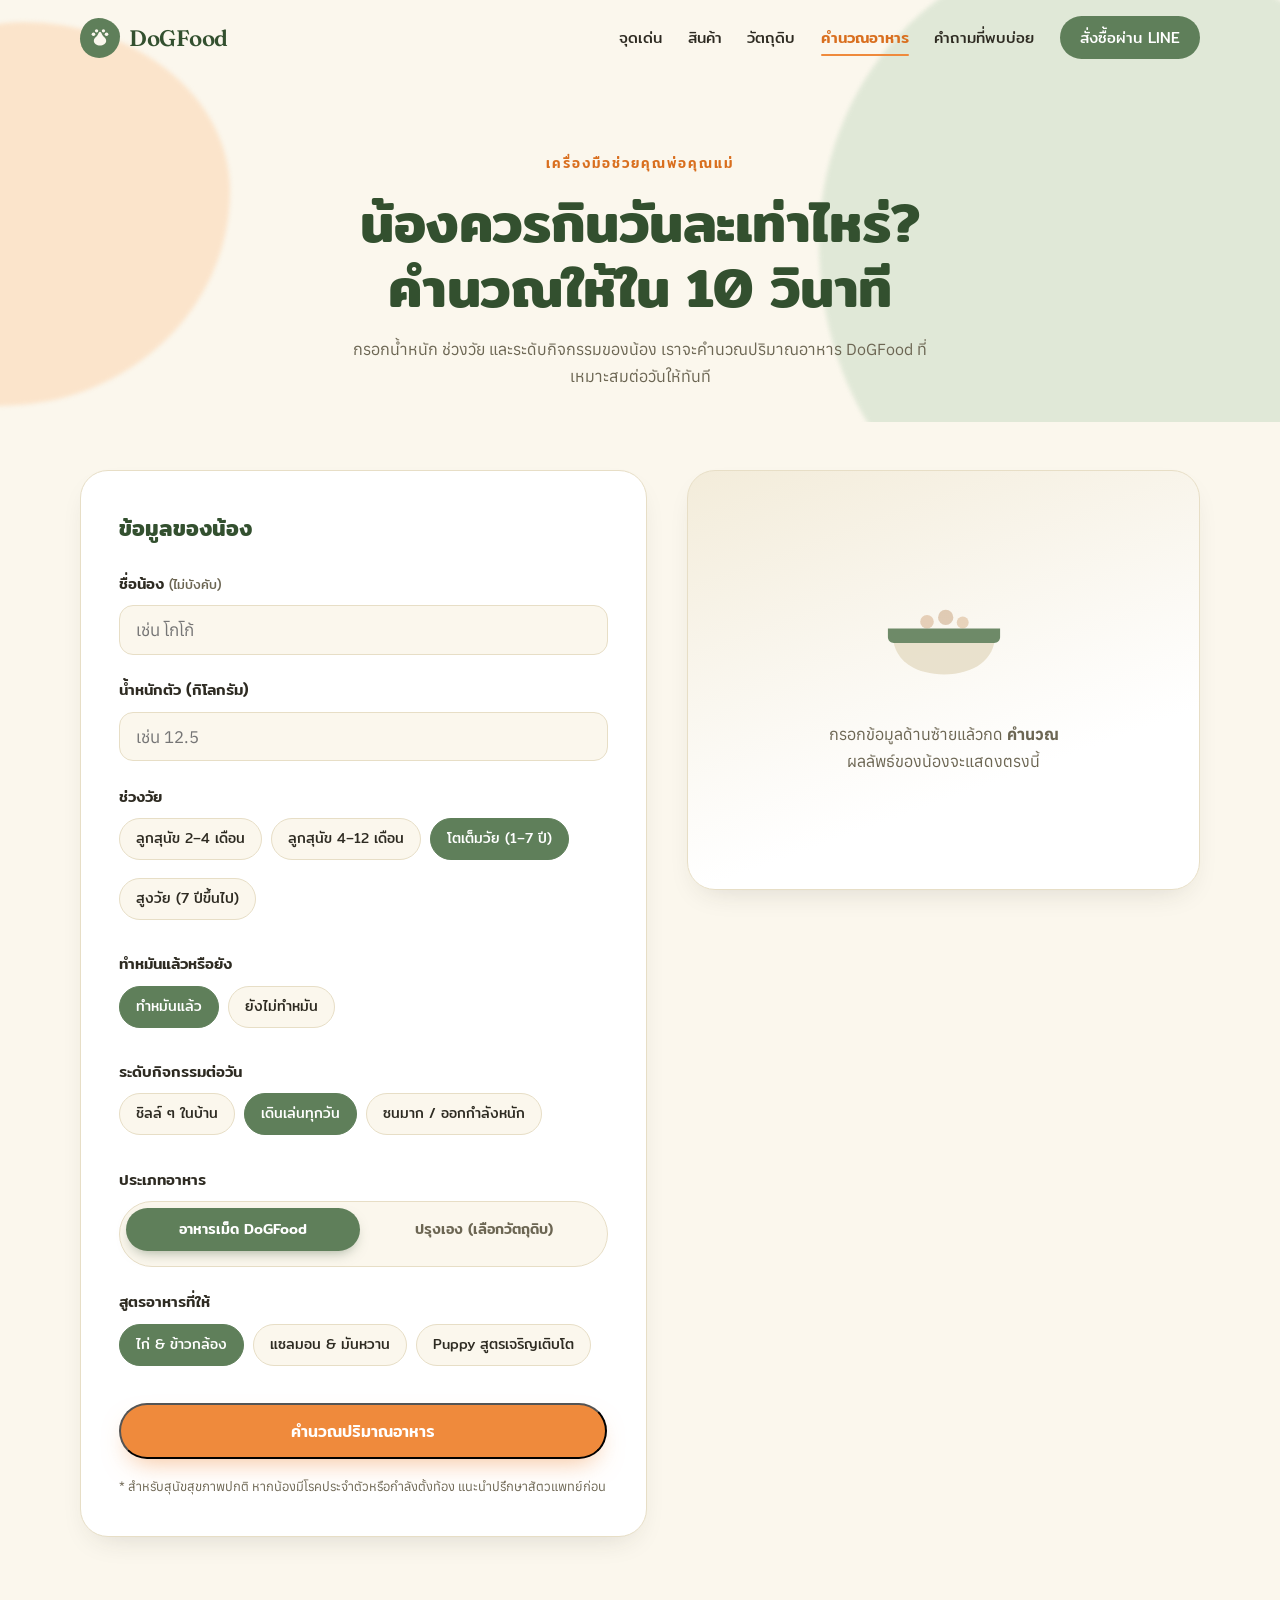
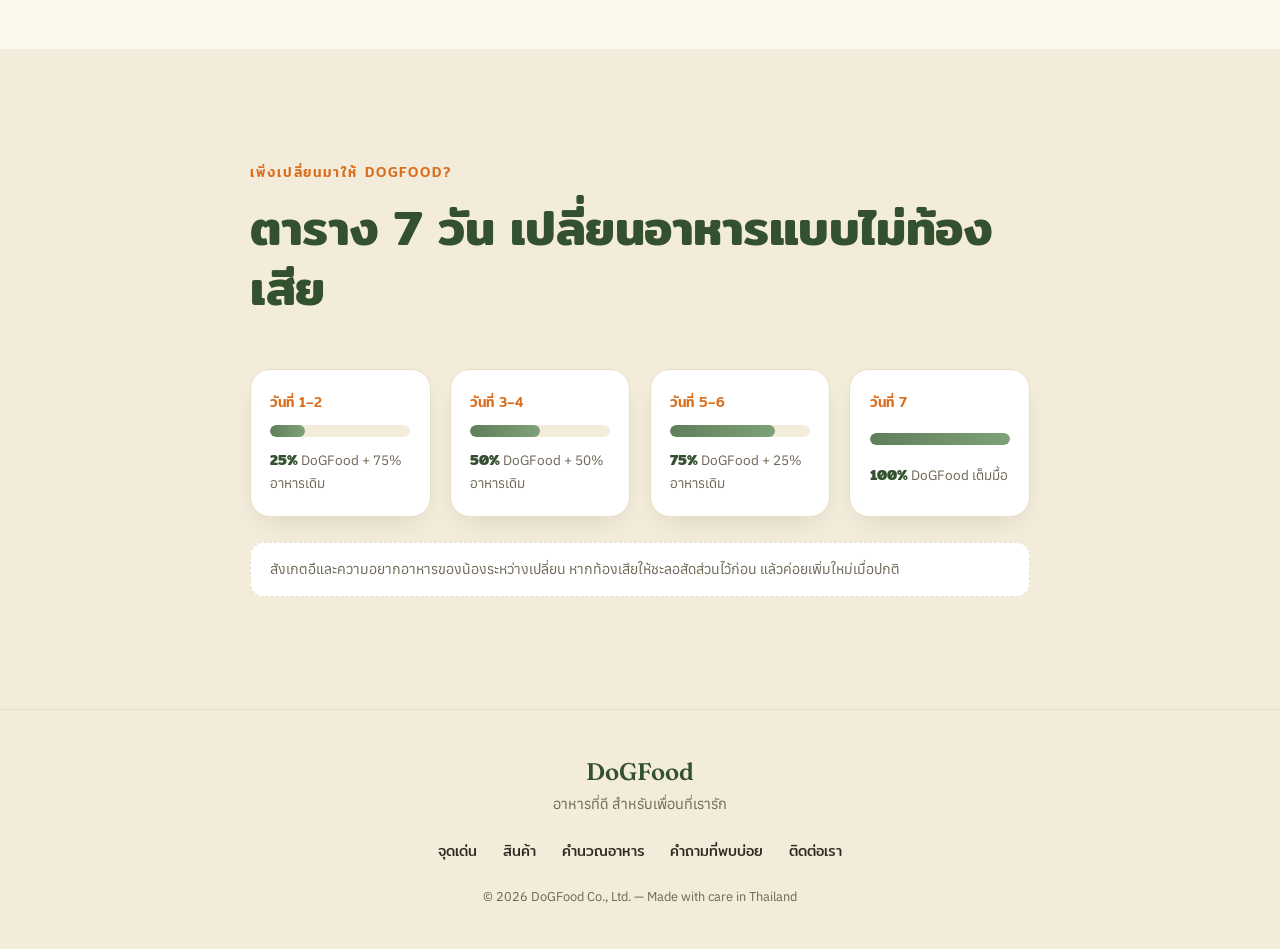
==== calculator.html @ b6b05ab2 "Add files via upload" ====
<!DOCTYPE html>
<html lang="th">
<head>
  <meta charset="UTF-8">
  <meta name="viewport" content="width=device-width, initial-scale=1.0">
  <title>คำนวณปริมาณอาหาร — DoGFood</title>
  <meta name="description" content="คำนวณปริมาณอาหาร DoGFood ที่เหมาะสมต่อวัน ตามน้ำหนัก ช่วงวัย และระดับกิจกรรมของน้องหมา">
  <link rel="preconnect" href="https://fonts.googleapis.com">
  <link rel="preconnect" href="https://fonts.gstatic.com" crossorigin>
  <link href="https://fonts.googleapis.com/css2?family=Anuphan:wght@400;500;600&family=Mitr:wght@400;500;600&family=Fraunces:opsz,wght@9..144,500;9..144,600&display=swap" rel="stylesheet">
  <link rel="stylesheet" href="style.css">
</head>
<body>

  <!-- ===== NAV ===== -->
  <header class="nav" id="nav">
    <div class="nav__inner">
      <a href="index.html" class="nav__logo" aria-label="DoGFood หน้าแรก">
        <span class="nav__logo-mark" aria-hidden="true">
          <svg viewBox="0 0 32 32" fill="none"><path d="M16 27c-4.5 0-9-2.6-9-7 0-3.2 2.6-5.3 4.6-7 .9-.8 1.5-2.2 2-3.4.6-1.4 1.4-2.6 2.4-2.6s1.8 1.2 2.4 2.6c.5 1.2 1.1 2.6 2 3.4 2 1.7 4.6 3.8 4.6 7 0 4.4-4.5 7-9 7Z" fill="currentColor"/><circle cx="6.5" cy="10.5" r="2.6" fill="currentColor"/><circle cx="25.5" cy="10.5" r="2.6" fill="currentColor"/><circle cx="11" cy="5.5" r="2.4" fill="currentColor"/><circle cx="21" cy="5.5" r="2.4" fill="currentColor"/></svg>
        </span>
        <span class="nav__logo-text">DoGFood</span>
      </a>
      <nav class="nav__links" id="navLinks" aria-label="เมนูหลัก">
        <a href="index.html#benefits">จุดเด่น</a>
        <a href="index.html#products">สินค้า</a>
        <a href="index.html#ingredients">วัตถุดิบ</a>
        <a href="calculator.html" class="is-active" aria-current="page">คำนวณอาหาร</a>
        <a href="index.html#faq">คำถามที่พบบ่อย</a>
        <a href="index.html#contact" class="nav__cta">สั่งซื้อผ่าน LINE</a>
      </nav>
      <button class="nav__burger" id="navBurger" aria-label="เปิดเมนู" aria-expanded="false" aria-controls="navLinks">
        <span></span><span></span><span></span>
      </button>
    </div>
  </header>

  <main id="top">

    <!-- ===== CALC HERO ===== -->
    <section class="calc-hero">
      <div class="hero__blob hero__blob--a" aria-hidden="true"></div>
      <div class="hero__blob hero__blob--b" aria-hidden="true"></div>
      <div class="container calc-hero__inner">
        <p class="eyebrow reveal">เครื่องมือช่วยคุณพ่อคุณแม่</p>
        <h1 class="calc-hero__title reveal">น้องควรกินวันละเท่าไหร่?<br>คำนวณให้ใน 10 วินาที</h1>
        <p class="calc-hero__sub reveal">กรอกน้ำหนัก ช่วงวัย และระดับกิจกรรมของน้อง<br class="sm-only">
        เราจะคำนวณปริมาณอาหาร DoGFood ที่เหมาะสมต่อวันให้ทันที</p>
      </div>
    </section>

    <!-- ===== CALCULATOR ===== -->
    <section class="section calc" id="calculator">
      <div class="container calc__inner">

        <!-- Form card -->
        <form class="calc-card reveal" id="calcForm" novalidate>
          <h2 class="calc-card__title">ข้อมูลของน้อง</h2>

          <div class="field">
            <label for="dogName">ชื่อน้อง <small>(ไม่บังคับ)</small></label>
            <input type="text" id="dogName" name="dogName" placeholder="เช่น โกโก้" autocomplete="off" maxlength="30">
          </div>

          <div class="field">
            <label for="weight">น้ำหนักตัว (กิโลกรัม)</label>
            <input type="number" id="weight" name="weight" inputmode="decimal" min="0.5" max="90" step="0.1" placeholder="เช่น 12.5" required>
            <p class="field__error" id="weightError" hidden>กรุณากรอกน้ำหนัก 0.5–90 กก.</p>
          </div>

          <div class="field">
            <span class="field__label" id="stageLabel">ช่วงวัย</span>
            <div class="chip-group" role="radiogroup" aria-labelledby="stageLabel">
              <label class="chip"><input type="radio" name="stage" value="puppy-young"><span>ลูกสุนัข 2–4 เดือน</span></label>
              <label class="chip"><input type="radio" name="stage" value="puppy"><span>ลูกสุนัข 4–12 เดือน</span></label>
              <label class="chip"><input type="radio" name="stage" value="adult" checked><span>โตเต็มวัย (1–7 ปี)</span></label>
              <label class="chip"><input type="radio" name="stage" value="senior"><span>สูงวัย (7 ปีขึ้นไป)</span></label>
            </div>
          </div>

          <div class="field" id="neuterField">
            <span class="field__label" id="neuterLabel">ทำหมันแล้วหรือยัง</span>
            <div class="chip-group" role="radiogroup" aria-labelledby="neuterLabel">
              <label class="chip"><input type="radio" name="neuter" value="yes" checked><span>ทำหมันแล้ว</span></label>
              <label class="chip"><input type="radio" name="neuter" value="no"><span>ยังไม่ทำหมัน</span></label>
            </div>
          </div>

          <div class="field">
            <span class="field__label" id="activityLabel">ระดับกิจกรรมต่อวัน</span>
            <div class="chip-group" role="radiogroup" aria-labelledby="activityLabel">
              <label class="chip"><input type="radio" name="activity" value="low"><span>ชิลล์ ๆ ในบ้าน</span></label>
              <label class="chip"><input type="radio" name="activity" value="normal" checked><span>เดินเล่นทุกวัน</span></label>
              <label class="chip"><input type="radio" name="activity" value="high"><span>ซนมาก / ออกกำลังหนัก</span></label>
            </div>
          </div>

          <div class="field">
            <span class="field__label" id="modeLabel">ประเภทอาหาร</span>
            <div class="mode-toggle" role="radiogroup" aria-labelledby="modeLabel">
              <label class="mode-toggle__opt">
                <input type="radio" name="mode" value="preset" checked>
                <span>อาหารเม็ด DoGFood</span>
              </label>
              <label class="mode-toggle__opt">
                <input type="radio" name="mode" value="custom">
                <span>ปรุงเอง (เลือกวัตถุดิบ)</span>
              </label>
            </div>
          </div>

          <!-- preset formulas -->
          <div class="field" id="presetField">
            <span class="field__label" id="formulaLabel">สูตรอาหารที่ให้</span>
            <div class="chip-group" role="radiogroup" aria-labelledby="formulaLabel">
              <label class="chip"><input type="radio" name="formula" value="chicken" checked><span>ไก่ &amp; ข้าวกล้อง</span></label>
              <label class="chip"><input type="radio" name="formula" value="salmon"><span>แซลมอน &amp; มันหวาน</span></label>
              <label class="chip"><input type="radio" name="formula" value="puppy"><span>Puppy สูตรเจริญเติบโต</span></label>
            </div>
          </div>

          <!-- custom recipe builder -->
          <div class="custom-builder" id="customBuilder" hidden>
            <div class="field">
              <span class="field__label field__label--cat" id="meatLabel"><i class="cat-dot cat-dot--meat" aria-hidden="true"></i>เนื้อสัตว์</span>
              <div class="chip-group" role="radiogroup" aria-labelledby="meatLabel">
                <label class="chip"><input type="radio" name="meat" value="chicken" checked><span>ไก่</span></label>
                <label class="chip"><input type="radio" name="meat" value="pork"><span>หมู</span></label>
                <label class="chip"><input type="radio" name="meat" value="beef"><span>เนื้อวัว</span></label>
                <label class="chip"><input type="radio" name="meat" value="salmon"><span>ปลาแซลมอน</span></label>
              </div>
            </div>
            <div class="field">
              <span class="field__label field__label--cat" id="riceLabel"><i class="cat-dot cat-dot--rice" aria-hidden="true"></i>ข้าว</span>
              <div class="chip-group" role="radiogroup" aria-labelledby="riceLabel">
                <label class="chip"><input type="radio" name="rice" value="white" checked><span>ข้าวขาว</span></label>
                <label class="chip"><input type="radio" name="rice" value="brown"><span>ข้าวกล้อง</span></label>
                <label class="chip"><input type="radio" name="rice" value="riceberry"><span>ข้าวไรซ์เบอร์รี่</span></label>
              </div>
            </div>
            <div class="field">
              <span class="field__label field__label--cat" id="vegLabel"><i class="cat-dot cat-dot--veg" aria-hidden="true"></i>ผัก</span>
              <div class="chip-group" role="radiogroup" aria-labelledby="vegLabel">
                <label class="chip"><input type="radio" name="veg" value="pea" checked><span>ถั่วลันเตา</span></label>
                <label class="chip"><input type="radio" name="veg" value="pumpkin"><span>ฟักทอง</span></label>
                <label class="chip"><input type="radio" name="veg" value="tomato"><span>มะเขือเทศ</span></label>
                <label class="chip"><input type="radio" name="veg" value="corn"><span>ข้าวโพด</span></label>
                <label class="chip"><input type="radio" name="veg" value="carrot"><span>แครอท</span></label>
                <label class="chip"><input type="radio" name="veg" value="cucumber"><span>แตงกวา</span></label>
              </div>
            </div>
            <div class="field">
              <span class="field__label field__label--cat" id="oilLabel"><i class="cat-dot cat-dot--oil" aria-hidden="true"></i>น้ำมัน</span>
              <div class="chip-group" role="radiogroup" aria-labelledby="oilLabel">
                <label class="chip"><input type="radio" name="oil" value="salmon-oil" checked><span>น้ำมันแซลมอน</span></label>
                <label class="chip"><input type="radio" name="oil" value="olive"><span>น้ำมันมะกอก</span></label>
                <label class="chip"><input type="radio" name="oil" value="soybean"><span>น้ำมันถั่วเหลือง</span></label>
                <label class="chip"><input type="radio" name="oil" value="palm"><span>น้ำมันปาล์ม</span></label>
              </div>
            </div>
          </div>

          <button type="submit" class="btn btn--primary calc-card__submit">คำนวณปริมาณอาหาร</button>
          <p class="calc-card__hint">* สำหรับสุนัขสุขภาพปกติ หากน้องมีโรคประจำตัวหรือกำลังตั้งท้อง แนะนำปรึกษาสัตวแพทย์ก่อน</p>
        </form>

        <!-- Result card -->
        <div class="calc-result reveal" id="calcResult" aria-live="polite">

          <!-- Empty state -->
          <div class="calc-result__empty" id="resultEmpty">
            <div class="calc-result__bowl" aria-hidden="true">
              <svg viewBox="0 0 200 140">
                <path d="M40 58h120c0 28-24 46-60 46s-60-18-60-46Z" fill="#E8DFC9"/>
                <path d="M34 50h132v10c0 4-3 7-7 7H41c-4 0-7-3-7-7V50Z" fill="#5F7F5A"/>
                <circle cx="80" cy="42" r="8" fill="#B9793F" opacity="0.35"/>
                <circle cx="102" cy="37" r="9" fill="#A56A34" opacity="0.35"/>
                <circle cx="122" cy="43" r="7" fill="#C08347" opacity="0.35"/>
              </svg>
            </div>
            <p>กรอกข้อมูลด้านซ้ายแล้วกด <strong>คำนวณ</strong><br>ผลลัพธ์ของน้องจะแสดงตรงนี้</p>
          </div>

          <!-- Filled state -->
          <div class="calc-result__body" id="resultBody" hidden>
            <p class="eyebrow" id="resultEyebrow">ปริมาณแนะนำต่อวัน</p>
            <div class="calc-result__big">
              <strong id="resultGrams">0</strong>
              <span>กรัม / วัน</span>
            </div>
            <p class="calc-result__kcal">≈ <span id="resultKcal">0</span> กิโลแคลอรีต่อวัน · <span id="resultFormulaName">สูตรไก่ &amp; ข้าวกล้อง</span></p>

            <div class="calc-result__meals" id="resultMeals"></div>

            <div class="recipe-breakdown" id="recipeBreakdown" hidden>
              <p class="recipe-breakdown__title">ส่วนผสมต่อวัน (น้ำหนักหลังปรุงสุก)</p>
              <ul id="recipeList"></ul>
            </div>

            <ul class="calc-result__facts" id="bagFacts">
              <li>
                <span class="calc-fact__icon" aria-hidden="true">🛍️</span>
                <div><strong id="resultBagDays">–</strong><span id="resultBagLabel">ถุง 1.5 kg อยู่ได้ประมาณ (วัน)</span></div>
              </li>
              <li>
                <span class="calc-fact__icon" aria-hidden="true">📅</span>
                <div><strong id="resultBagsMonth">–</strong><span>จำนวนถุงที่ใช้ต่อเดือน</span></div>
              </li>
            </ul>

            <div class="calc-result__note" id="resultNote"></div>

            <div class="calc-result__cta">
              <a href="https://line.me/R/ti/p/@dogfood" class="btn btn--line" target="_blank" rel="noopener">
                <svg viewBox="0 0 24 24" fill="currentColor" aria-hidden="true"><path d="M12 2.5C6.2 2.5 1.5 6.4 1.5 11.2c0 4.3 3.7 7.9 8.8 8.6.34.07.8.23.92.52.1.27.07.68.03.95l-.14.9c-.05.27-.21 1.06.93.58 1.13-.48 6.12-3.6 8.35-6.17 1.54-1.69 2.11-3.4 2.11-5.34 0-4.8-4.7-8.7-10.5-8.7Zm-4.4 11.4H5.5a.55.55 0 0 1-.55-.55V9.1a.55.55 0 1 1 1.1 0v3.7h1.55a.55.55 0 1 1 0 1.1Zm2.1-.55a.55.55 0 1 1-1.1 0V9.1a.55.55 0 1 1 1.1 0v4.25Zm5.1 0a.55.55 0 0 1-.99.33l-2.16-2.94v2.61a.55.55 0 1 1-1.1 0V9.1a.55.55 0 0 1 .99-.33l2.16 2.94V9.1a.55.55 0 1 1 1.1 0v4.25Zm3.7-2.68a.55.55 0 1 1 0 1.1h-1.55v1.03h1.55a.55.55 0 1 1 0 1.1h-2.1a.55.55 0 0 1-.55-.55V9.1c0-.3.25-.55.55-.55h2.1a.55.55 0 1 1 0 1.1h-1.55v1.02h1.55Z"/></svg>
                สั่งซื้อ / ปรึกษาแอดมิน
              </a>
              <p>ส่งผลลัพธ์นี้ให้แอดมินทาง LINE เพื่อรับคำแนะนำเพิ่มเติมได้เลย</p>
            </div>
          </div>
        </div>

      </div>
    </section>

    <!-- ===== TRANSITION GUIDE ===== -->
    <section class="section section--tinted transition">
      <div class="container container--narrow">
        <p class="eyebrow reveal">เพิ่งเปลี่ยนมาให้ DoGFood?</p>
        <h2 class="section__title reveal">ตาราง 7 วัน เปลี่ยนอาหารแบบไม่ท้องเสีย</h2>
        <div class="transition__grid">
          <div class="transition__step reveal">
            <span class="transition__day">วันที่ 1–2</span>
            <div class="transition__bar"><span style="--new:25%"></span></div>
            <p><strong>25%</strong> DoGFood + 75% อาหารเดิม</p>
          </div>
          <div class="transition__step reveal">
            <span class="transition__day">วันที่ 3–4</span>
            <div class="transition__bar"><span style="--new:50%"></span></div>
            <p><strong>50%</strong> DoGFood + 50% อาหารเดิม</p>
          </div>
          <div class="transition__step reveal">
            <span class="transition__day">วันที่ 5–6</span>
            <div class="transition__bar"><span style="--new:75%"></span></div>
            <p><strong>75%</strong> DoGFood + 25% อาหารเดิม</p>
          </div>
          <div class="transition__step reveal">
            <span class="transition__day">วันที่ 7</span>
            <div class="transition__bar"><span style="--new:100%"></span></div>
            <p><strong>100%</strong> DoGFood เต็มมื้อ</p>
          </div>
        </div>
        <p class="transition__note reveal">สังเกตอึและความอยากอาหารของน้องระหว่างเปลี่ยน หากท้องเสียให้ชะลอสัดส่วนไว้ก่อน แล้วค่อยเพิ่มใหม่เมื่อปกติ</p>
      </div>
    </section>

  </main>

  <!-- ===== FOOTER ===== -->
  <footer class="footer">
    <div class="container footer__inner">
      <div class="footer__brand">
        <span class="footer__logo">DoGFood</span>
        <p>อาหารที่ดี สำหรับเพื่อนที่เรารัก</p>
      </div>
      <nav class="footer__links" aria-label="ลิงก์ท้ายหน้า">
        <a href="index.html#benefits">จุดเด่น</a>
        <a href="index.html#products">สินค้า</a>
        <a href="calculator.html">คำนวณอาหาร</a>
        <a href="index.html#faq">คำถามที่พบบ่อย</a>
        <a href="index.html#contact">ติดต่อเรา</a>
      </nav>
      <p class="footer__copyright">© 2026 DoGFood Co., Ltd. — Made with care in Thailand</p>
    </div>
  </footer>

  <script src="script.js"></script>
  <script src="calculator.js"></script>
</body>
</html>
---- style.css ----
/* =========================================================
   DoGFood — Premium dog nutrition landing page
   Palette: cream / soft green / warm orange
   Type: Mitr (Thai display) · Anuphan (body) · Fraunces (Latin brand)
   ========================================================= */

:root {
  --cream: #FBF7ED;
  --cream-deep: #F3ECDA;
  --cream-line: #E7DEC6;
  --green: #5F7F5A;
  --green-soft: #DCE6D4;
  --green-deep: #33502F;
  --orange: #EF8A3C;
  --orange-deep: #D96F1F;
  --orange-soft: #FBE4CB;
  --ink: #2E2B22;
  --ink-soft: #6C6653;
  --white: #FFFFFF;
  --line-green: #06C755;

  --font-display: "Mitr", "Anuphan", sans-serif;
  --font-body: "Anuphan", sans-serif;
  --font-brand: "Fraunces", "Mitr", serif;

  --radius-lg: 28px;
  --radius-md: 20px;
  --shadow-soft: 0 18px 45px -18px rgba(51, 80, 47, 0.22);
  --shadow-card: 0 12px 30px -14px rgba(46, 43, 34, 0.18);
  --ease-out: cubic-bezier(0.22, 1, 0.36, 1);
}

* { margin: 0; padding: 0; box-sizing: border-box; }

html { scroll-behavior: smooth; }

body {
  font-family: var(--font-body);
  background: var(--cream);
  color: var(--ink);
  line-height: 1.7;
  -webkit-font-smoothing: antialiased;
  overflow-x: hidden;
}

img, svg { display: block; max-width: 100%; }
a { color: inherit; text-decoration: none; }
ul { list-style: none; }

.container {
  width: min(1120px, 100% - 2.5rem);
  margin-inline: auto;
}
.container--narrow { width: min(780px, 100% - 2.5rem); }

.section { padding: clamp(4rem, 9vw, 7rem) 0; }
.section--tinted { background: var(--cream-deep); }

.eyebrow {
  font-family: var(--font-display);
  font-weight: 500;
  font-size: 0.85rem;
  letter-spacing: 0.14em;
  text-transform: uppercase;
  color: var(--orange-deep);
  margin-bottom: 0.9rem;
}

.section__title {
  font-family: var(--font-display);
  font-weight: 600;
  font-size: clamp(1.9rem, 4.4vw, 3rem);
  line-height: 1.25;
  color: var(--green-deep);
  margin-bottom: clamp(2rem, 5vw, 3.2rem);
  letter-spacing: -0.01em;
}

.sm-only { display: none; }

/* ---------- Buttons ---------- */
.btn {
  display: inline-flex;
  align-items: center;
  gap: 0.55rem;
  font-family: var(--font-display);
  font-weight: 500;
  font-size: 1rem;
  padding: 0.85rem 1.7rem;
  border-radius: 999px;
  transition: transform 0.25s var(--ease-out), box-shadow 0.25s var(--ease-out), background 0.25s;
  will-change: transform;
}
.btn:hover { transform: translateY(-2px); }
.btn:focus-visible { outline: 3px solid var(--orange); outline-offset: 3px; }

.btn--primary {
  background: var(--orange);
  color: #fff;
  box-shadow: 0 12px 26px -10px rgba(239, 138, 60, 0.55);
}
.btn--primary:hover { background: var(--orange-deep); }

.btn--ghost {
  border: 1.5px solid var(--green);
  color: var(--green-deep);
  background: transparent;
}
.btn--ghost:hover { background: var(--green-soft); }
.btn--ghost-light { border-color: rgba(255,255,255,0.55); color: #fff; }
.btn--ghost-light:hover { background: rgba(255,255,255,0.12); }

.btn--small { padding: 0.55rem 1.15rem; font-size: 0.9rem; background: var(--green); color: #fff; }
.btn--small:hover { background: var(--green-deep); }

.btn--line {
  background: var(--line-green);
  color: #fff;
  box-shadow: 0 12px 26px -10px rgba(6, 199, 85, 0.5);
}
.btn--line svg { width: 22px; height: 22px; }
.btn--line:hover { background: #05b34c; }

/* ---------- Nav ---------- */
.nav {
  position: fixed;
  inset: 0 0 auto 0;
  z-index: 100;
  transition: background 0.3s, box-shadow 0.3s, padding 0.3s;
  padding: 1rem 0;
}
.nav.is-scrolled {
  background: rgba(251, 247, 237, 0.88);
  backdrop-filter: blur(12px);
  -webkit-backdrop-filter: blur(12px);
  box-shadow: 0 6px 24px -12px rgba(46, 43, 34, 0.15);
  padding: 0.55rem 0;
}
.nav__inner {
  width: min(1120px, 100% - 2.5rem);
  margin-inline: auto;
  display: flex;
  align-items: center;
  justify-content: space-between;
  gap: 1rem;
}
.nav__logo { display: inline-flex; align-items: center; gap: 0.55rem; }
.nav__logo-mark {
  width: 40px; height: 40px;
  display: grid; place-items: center;
  background: var(--green);
  color: var(--cream);
  border-radius: 46% 54% 52% 48% / 52% 46% 54% 48%;
}
.nav__logo-mark svg { width: 22px; height: 22px; }
.nav__logo-text {
  font-family: var(--font-brand);
  font-weight: 600;
  font-size: 1.4rem;
  color: var(--green-deep);
  letter-spacing: -0.01em;
}
.nav__links { display: flex; align-items: center; gap: 1.6rem; }
.nav__links a {
  font-family: var(--font-display);
  font-weight: 400;
  font-size: 0.95rem;
  color: var(--ink);
  position: relative;
}
.nav__links a:not(.nav__cta)::after {
  content: "";
  position: absolute;
  left: 0; bottom: -5px;
  width: 100%; height: 2px;
  background: var(--orange);
  border-radius: 2px;
  transform: scaleX(0);
  transform-origin: left;
  transition: transform 0.3s var(--ease-out);
}
.nav__links a:not(.nav__cta):hover::after { transform: scaleX(1); }
.nav__cta {
  background: var(--green);
  color: #fff !important;
  padding: 0.55rem 1.25rem;
  border-radius: 999px;
  transition: background 0.25s;
}
.nav__cta:hover { background: var(--green-deep); }

.nav__burger {
  display: none;
  flex-direction: column;
  gap: 5px;
  background: none;
  border: 0;
  padding: 0.5rem;
  cursor: pointer;
}
.nav__burger span {
  width: 24px; height: 2.5px;
  background: var(--green-deep);
  border-radius: 3px;
  transition: transform 0.3s var(--ease-out), opacity 0.2s;
}
.nav__burger.is-open span:nth-child(1) { transform: translateY(7.5px) rotate(45deg); }
.nav__burger.is-open span:nth-child(2) { opacity: 0; }
.nav__burger.is-open span:nth-child(3) { transform: translateY(-7.5px) rotate(-45deg); }

/* ---------- Hero ---------- */
.hero {
  position: relative;
  padding: clamp(7rem, 14vw, 10rem) 0 0;
  overflow: hidden;
}
.hero__blob {
  position: absolute;
  border-radius: 46% 54% 60% 40% / 50% 44% 56% 50%;
  filter: blur(2px);
  z-index: 0;
  animation: blob-drift 14s ease-in-out infinite alternate;
}
.hero__blob--a {
  width: 46vw; height: 46vw;
  min-width: 380px; min-height: 380px;
  background: var(--green-soft);
  top: -12%; right: -10%;
  opacity: 0.85;
}
.hero__blob--b {
  width: 30vw; height: 30vw;
  min-width: 260px; min-height: 260px;
  background: var(--orange-soft);
  bottom: 4%; left: -12%;
  animation-delay: -6s;
}
@keyframes blob-drift {
  from { transform: translate(0, 0) rotate(0deg); }
  to   { transform: translate(2.5%, 4%) rotate(8deg); }
}

.hero__inner {
  position: relative;
  z-index: 1;
  width: min(1120px, 100% - 2.5rem);
  margin-inline: auto;
  display: grid;
  grid-template-columns: 1.05fr 0.95fr;
  align-items: center;
  gap: clamp(2rem, 5vw, 4rem);
  padding-bottom: clamp(3rem, 6vw, 5rem);
}

.hero__title {
  font-family: var(--font-display);
  font-weight: 600;
  font-size: clamp(2.6rem, 6.2vw, 4.6rem);
  line-height: 1.14;
  color: var(--green-deep);
  letter-spacing: -0.015em;
  margin-bottom: 1.4rem;
}
.hero__line { display: block; }
.hero__line--accent {
  color: var(--orange);
  position: relative;
  width: fit-content;
}
.hero__line--accent::after {
  content: "";
  position: absolute;
  left: 0; bottom: 0.08em;
  width: 100%; height: 0.28em;
  background: var(--orange-soft);
  border-radius: 999px;
  z-index: -1;
}

.hero__sub {
  font-size: clamp(1rem, 1.6vw, 1.15rem);
  color: var(--ink-soft);
  margin-bottom: 2rem;
  max-width: 34rem;
}

.hero__actions { display: flex; flex-wrap: wrap; gap: 0.9rem; margin-bottom: 2.4rem; }

.hero__proof {
  display: flex;
  flex-wrap: wrap;
  gap: clamp(1.4rem, 4vw, 2.8rem);
}
.hero__proof li { display: grid; gap: 0.1rem; }
.hero__proof strong {
  font-family: var(--font-display);
  font-weight: 600;
  font-size: 1.5rem;
  color: var(--green-deep);
}
.hero__proof .star { color: var(--orange); font-size: 1.1rem; margin-left: 0.15rem; }
.hero__proof span:not(.star) { font-size: 0.85rem; color: var(--ink-soft); }

/* ----- 3D pouch ----- */
.hero__visual { display: grid; place-items: center; }
.stage {
  position: relative;
  perspective: 1100px;
  width: min(340px, 78vw);
  aspect-ratio: 3 / 4;
}
.pouch {
  position: relative;
  width: 100%; height: 100%;
  transform-style: preserve-3d;
  transform: rotateY(-14deg) rotateX(4deg);
  transition: transform 0.35s var(--ease-out);
  animation: pouch-float 6s ease-in-out infinite;
  will-change: transform;
}
@keyframes pouch-float {
  0%, 100% { translate: 0 0; }
  50% { translate: 0 -14px; }
}
.pouch__front {
  position: absolute;
  inset: 0;
  background: linear-gradient(165deg, #6C8B64 0%, var(--green) 45%, #4E6C49 100%);
  border-radius: 22px 22px 30px 30px;
  box-shadow: var(--shadow-soft), inset 0 2px 0 rgba(255,255,255,0.25);
  display: flex;
  flex-direction: column;
  align-items: center;
  padding: 12% 8%;
  transform: translateZ(28px);
  overflow: hidden;
}
.pouch__front::before {
  content: "";
  position: absolute;
  top: 0; left: 8%;
  width: 26%; height: 100%;
  background: linear-gradient(100deg, transparent, rgba(255,255,255,0.16), transparent);
  transform: skewX(-12deg);
}
.pouch__side {
  position: absolute;
  top: 2%; bottom: 1%;
  right: -18px;
  width: 46px;
  background: linear-gradient(180deg, #3E5A3A, #33502F);
  border-radius: 0 16px 20px 0;
  transform: rotateY(62deg) translateZ(6px);
  transform-origin: left center;
}
.pouch__seal {
  width: 78%;
  height: 10px;
  border-radius: 999px;
  background: repeating-linear-gradient(90deg, rgba(255,255,255,0.35) 0 8px, rgba(255,255,255,0.12) 8px 16px);
  margin-bottom: 10%;
}
.pouch__paw {
  width: 34%;
  aspect-ratio: 1;
  background: var(--cream);
  color: var(--green-deep);
  border-radius: 46% 54% 52% 48% / 52% 46% 54% 48%;
  display: grid;
  place-items: center;
  margin-bottom: 8%;
  box-shadow: inset 0 -4px 10px rgba(51, 80, 47, 0.15);
}
.pouch__paw svg { width: 56%; height: 56%; }
.pouch__brand {
  font-family: var(--font-brand);
  font-weight: 600;
  font-size: clamp(1.6rem, 5vw, 2.1rem);
  color: var(--cream);
  letter-spacing: 0.01em;
}
.pouch__flavor {
  font-family: var(--font-display);
  font-weight: 400;
  font-size: clamp(0.85rem, 2.4vw, 1rem);
  color: rgba(251, 247, 237, 0.9);
  margin-top: 0.2rem;
}
.pouch__badge {
  margin-top: auto;
  font-family: var(--font-display);
  font-size: 0.78rem;
  font-weight: 500;
  color: var(--green-deep);
  background: var(--orange-soft);
  border: 1.5px solid var(--orange);
  padding: 0.3rem 0.9rem;
  border-radius: 999px;
}
.pouch__weight {
  margin-top: 0.7rem;
  font-family: var(--font-display);
  font-size: 0.8rem;
  color: rgba(251, 247, 237, 0.75);
  letter-spacing: 0.12em;
}
.stage__shadow {
  position: absolute;
  bottom: -9%;
  left: 50%;
  translate: -50% 0;
  width: 72%;
  height: 26px;
  background: radial-gradient(ellipse at center, rgba(46,43,34,0.28), transparent 70%);
  border-radius: 50%;
  animation: shadow-breathe 6s ease-in-out infinite;
}
@keyframes shadow-breathe {
  0%, 100% { transform: scaleX(1); opacity: 0.9; }
  50% { transform: scaleX(0.86); opacity: 0.6; }
}
.kibble {
  position: absolute;
  width: 18px; height: 18px;
  border-radius: 50%;
  background: radial-gradient(circle at 32% 30%, #C68A4C, #9E6428);
  box-shadow: 0 6px 12px -4px rgba(46,43,34,0.3);
  animation: kibble-float 5s ease-in-out infinite;
}
.kibble--1 { top: 6%; left: -8%; animation-delay: 0s; }
.kibble--2 { top: 22%; right: -12%; width: 13px; height: 13px; animation-delay: -1.4s; }
.kibble--3 { bottom: 18%; left: -13%; width: 15px; height: 15px; animation-delay: -2.6s; }
.kibble--4 { bottom: 4%; right: -6%; width: 11px; height: 11px; animation-delay: -3.8s; }
@keyframes kibble-float {
  0%, 100% { translate: 0 0; }
  50% { translate: 0 -18px; }
}

/* ----- Ticker ----- */
.ticker {
  position: relative;
  z-index: 1;
  background: var(--green-deep);
  color: var(--cream);
  overflow: hidden;
  padding: 0.85rem 0;
}
.ticker__track {
  display: flex;
  align-items: center;
  gap: 2.2rem;
  width: max-content;
  animation: ticker-scroll 26s linear infinite;
  font-family: var(--font-display);
  font-weight: 400;
  font-size: 0.95rem;
  white-space: nowrap;
}
.ticker__track i { color: var(--orange); font-style: normal; font-size: 0.6rem; }
@keyframes ticker-scroll {
  from { transform: translateX(0); }
  to { transform: translateX(-50%); }
}

/* ---------- Benefits ---------- */
.benefits__grid {
  display: grid;
  grid-template-columns: repeat(4, 1fr);
  gap: 1.4rem;
}
.benefit {
  background: var(--white);
  border-radius: var(--radius-lg);
  padding: 2rem 1.6rem;
  box-shadow: var(--shadow-card);
  border: 1px solid var(--cream-line);
  transition: transform 0.35s var(--ease-out), box-shadow 0.35s var(--ease-out);
}
.benefit:hover {
  transform: translateY(-6px);
  box-shadow: 0 22px 44px -18px rgba(46, 43, 34, 0.24);
}
.benefit__icon {
  width: 58px; height: 58px;
  display: grid; place-items: center;
  border-radius: 42% 58% 55% 45% / 55% 42% 58% 45%;
  margin-bottom: 1.2rem;
}
.benefit__icon svg { width: 28px; height: 28px; }
.benefit__icon--green { background: var(--green-soft); color: var(--green-deep); }
.benefit__icon--orange { background: var(--orange-soft); color: var(--orange-deep); }
.benefit h3 {
  font-family: var(--font-display);
  font-weight: 500;
  font-size: 1.15rem;
  color: var(--green-deep);
  margin-bottom: 0.5rem;
}
.benefit p { font-size: 0.92rem; color: var(--ink-soft); }

/* ---------- Products ---------- */
.products__grid {
  display: grid;
  grid-template-columns: repeat(3, 1fr);
  gap: 1.6rem;
}
.product {
  background: var(--white);
  border-radius: var(--radius-lg);
  padding: 1.4rem 1.4rem 1.7rem;
  box-shadow: var(--shadow-card);
  border: 1px solid var(--cream-line);
  display: flex;
  flex-direction: column;
  transition: transform 0.35s var(--ease-out), box-shadow 0.35s var(--ease-out);
}
.product:hover {
  transform: translateY(-6px);
  box-shadow: 0 24px 48px -18px rgba(46, 43, 34, 0.26);
}
.product__stage {
  position: relative;
  background: var(--cream);
  border-radius: var(--radius-md);
  display: grid;
  place-items: center;
  padding: 2rem 0 1.6rem;
  margin-bottom: 1.3rem;
  overflow: hidden;
}
.product__stage::after {
  content: "";
  position: absolute;
  width: 150%; height: 62%;
  bottom: -34%;
  border-radius: 50%;
  background: var(--cream-deep);
}
.product__tag {
  position: absolute;
  top: 0.9rem; left: 0.9rem;
  z-index: 2;
  font-family: var(--font-display);
  font-size: 0.75rem;
  font-weight: 500;
  color: #fff;
  background: var(--orange);
  padding: 0.25rem 0.75rem;
  border-radius: 999px;
}
.product__tag--green { background: var(--green); }
.product__tag--soft { background: var(--green-deep); }

.mini-pouch {
  position: relative;
  z-index: 1;
  width: 118px;
  height: 156px;
  border-radius: 14px 14px 20px 20px;
  display: flex;
  flex-direction: column;
  align-items: center;
  justify-content: center;
  gap: 0.3rem;
  padding: 0 0.6rem;
  text-align: center;
  box-shadow: 0 16px 28px -12px rgba(46, 43, 34, 0.35), inset 0 2px 0 rgba(255,255,255,0.3);
  transform: rotate(-3deg);
  transition: transform 0.35s var(--ease-out);
}
.product:hover .mini-pouch { transform: rotate(0deg) translateY(-4px); }
.mini-pouch::before {
  content: "";
  position: absolute;
  top: 8px; left: 12px; right: 12px;
  height: 6px;
  border-radius: 999px;
  background: rgba(255,255,255,0.3);
}
.mini-pouch__brand {
  font-family: var(--font-brand);
  font-weight: 600;
  font-size: 1.05rem;
  color: #fff;
}
.mini-pouch__name {
  font-family: var(--font-display);
  font-size: 0.68rem;
  color: rgba(255,255,255,0.92);
  line-height: 1.4;
}
.mini-pouch--chicken { background: linear-gradient(170deg, #6C8B64, #4E6C49); }
.mini-pouch--salmon { background: linear-gradient(170deg, #F09A55, #D96F1F); }
.mini-pouch--puppy { background: linear-gradient(170deg, #8FAF88, #5F7F5A); }

.product h3 {
  font-family: var(--font-display);
  font-weight: 500;
  font-size: 1.15rem;
  color: var(--green-deep);
  margin-bottom: 0.4rem;
}
.product p { font-size: 0.9rem; color: var(--ink-soft); margin-bottom: 1.2rem; }
.product__meta {
  margin-top: auto;
  display: flex;
  align-items: center;
  justify-content: space-between;
  gap: 0.8rem;
}
.product__price {
  font-family: var(--font-display);
  font-weight: 600;
  font-size: 1.25rem;
  color: var(--orange-deep);
}
.product__price small {
  font-weight: 400;
  font-size: 0.75rem;
  color: var(--ink-soft);
}

/* ---------- Ingredients ---------- */
.ingredients__inner {
  display: grid;
  grid-template-columns: 0.9fr 1.1fr;
  gap: clamp(2rem, 6vw, 5rem);
  align-items: center;
}
.ingredients__visual { position: relative; display: grid; place-items: center; }
.ingredients__blob {
  width: min(420px, 88vw);
  aspect-ratio: 1;
  background: var(--green-soft);
  border-radius: 58% 42% 46% 54% / 48% 56% 44% 52%;
  display: grid;
  place-items: center;
  box-shadow: var(--shadow-soft);
  animation: blob-morph 12s ease-in-out infinite alternate;
}
@keyframes blob-morph {
  from { border-radius: 58% 42% 46% 54% / 48% 56% 44% 52%; }
  to   { border-radius: 46% 54% 58% 42% / 54% 44% 56% 46%; }
}
.ingredients__art { width: 74%; }
.ingredients__float {
  position: absolute;
  border-radius: 50%;
  animation: kibble-float 6s ease-in-out infinite;
}
.ingredients__float--1 {
  width: 34px; height: 34px;
  top: 6%; right: 10%;
  background: radial-gradient(circle at 32% 30%, #F5A661, var(--orange-deep));
}
.ingredients__float--2 {
  width: 22px; height: 22px;
  bottom: 8%; left: 8%;
  background: radial-gradient(circle at 32% 30%, #8FAF88, var(--green-deep));
  animation-delay: -2.5s;
}
.ingredients__lead { color: var(--ink-soft); margin-bottom: 2rem; max-width: 30rem; }

.ing-list { display: grid; gap: 1.15rem; margin-bottom: 1.8rem; }
.ing-list__head {
  display: flex;
  justify-content: space-between;
  align-items: baseline;
  gap: 1rem;
  margin-bottom: 0.4rem;
  font-size: 0.95rem;
}
.ing-list__head strong {
  font-family: var(--font-display);
  font-weight: 600;
  color: var(--green-deep);
}
.ing-bar {
  height: 10px;
  border-radius: 999px;
  background: var(--cream-deep);
  overflow: hidden;
}
.ing-bar__fill {
  display: block;
  height: 100%;
  width: 0;
  border-radius: inherit;
  background: linear-gradient(90deg, var(--green), #7FA179);
  transition: width 1.1s var(--ease-out);
}
.ing-list li:nth-child(even) .ing-bar__fill {
  background: linear-gradient(90deg, var(--orange), #F5A661);
}
.is-visible .ing-bar__fill, .ing-bar__fill.is-filled { width: var(--w); }

.ingredients__note {
  font-family: var(--font-display);
  font-size: 0.85rem;
  color: var(--green-deep);
  background: var(--green-soft);
  display: inline-block;
  padding: 0.5rem 1.1rem;
  border-radius: 999px;
}

/* ---------- Reviews ---------- */
.reviews__grid {
  display: grid;
  grid-template-columns: repeat(3, 1fr);
  gap: 1.6rem;
}
.review {
  background: var(--white);
  border-radius: var(--radius-lg);
  padding: 1.9rem 1.7rem;
  box-shadow: var(--shadow-card);
  border: 1px solid var(--cream-line);
  display: flex;
  flex-direction: column;
  gap: 1.1rem;
}
.review__stars { color: var(--orange); letter-spacing: 0.2em; font-size: 1rem; }
.review blockquote {
  font-size: 0.98rem;
  color: var(--ink);
  flex: 1;
}
.review figcaption { display: flex; align-items: center; gap: 0.85rem; }
.review__avatar {
  width: 46px; height: 46px;
  flex-shrink: 0;
  display: grid; place-items: center;
  font-family: var(--font-display);
  font-weight: 600;
  font-size: 1.1rem;
  color: var(--green-deep);
  background: var(--green-soft);
  border-radius: 46% 54% 52% 48% / 52% 46% 54% 48%;
}
.review__avatar--orange { background: var(--orange-soft); color: var(--orange-deep); }
.review figcaption strong {
  display: block;
  font-family: var(--font-display);
  font-weight: 500;
  font-size: 0.98rem;
  color: var(--green-deep);
}
.review figcaption span:not(.review__avatar) { font-size: 0.8rem; color: var(--ink-soft); }

/* ---------- FAQ ---------- */
.faq__list { display: grid; gap: 0.9rem; }
.faq__item {
  background: var(--white);
  border: 1px solid var(--cream-line);
  border-radius: var(--radius-md);
  box-shadow: var(--shadow-card);
  overflow: hidden;
}
.faq__item summary {
  list-style: none;
  cursor: pointer;
  display: flex;
  align-items: center;
  justify-content: space-between;
  gap: 1rem;
  padding: 1.15rem 1.4rem;
  font-family: var(--font-display);
  font-weight: 500;
  font-size: 1.02rem;
  color: var(--green-deep);
  transition: background 0.25s;
}
.faq__item summary::-webkit-details-marker { display: none; }
.faq__item summary::after {
  content: "+";
  flex-shrink: 0;
  width: 30px; height: 30px;
  display: grid; place-items: center;
  font-size: 1.25rem;
  font-weight: 400;
  color: var(--orange-deep);
  background: var(--orange-soft);
  border-radius: 50%;
  transition: transform 0.3s var(--ease-out);
}
.faq__item[open] summary::after { transform: rotate(45deg); }
.faq__item summary:hover { background: var(--cream); }
.faq__body { padding: 0 1.4rem 1.3rem; }
.faq__body p { font-size: 0.94rem; color: var(--ink-soft); }

/* ---------- Contact ---------- */
.contact { padding-bottom: clamp(4rem, 8vw, 6rem); }
.contact__panel {
  position: relative;
  background: linear-gradient(150deg, var(--green) 0%, var(--green-deep) 85%);
  border-radius: clamp(28px, 4vw, 44px);
  padding: clamp(2.4rem, 6vw, 4.2rem);
  color: var(--cream);
  overflow: hidden;
  display: grid;
  grid-template-columns: 1.25fr 0.75fr;
  gap: 2rem;
  align-items: center;
  box-shadow: var(--shadow-soft);
}
.contact__blob {
  position: absolute;
  width: 420px; height: 420px;
  right: -140px; top: -160px;
  background: rgba(251, 247, 237, 0.08);
  border-radius: 58% 42% 46% 54% / 48% 56% 44% 52%;
  animation: blob-morph 10s ease-in-out infinite alternate;
}
.contact__copy { position: relative; z-index: 1; }
.contact__copy h2 {
  font-family: var(--font-display);
  font-weight: 600;
  font-size: clamp(1.7rem, 3.8vw, 2.5rem);
  line-height: 1.28;
  margin-bottom: 1rem;
}
.contact__copy > p {
  color: rgba(251, 247, 237, 0.85);
  max-width: 34rem;
  margin-bottom: 1.8rem;
}
.contact__actions { display: flex; flex-wrap: wrap; gap: 0.9rem; margin-bottom: 1.8rem; }
.contact__info {
  display: flex;
  flex-wrap: wrap;
  gap: 0.6rem 1.6rem;
  font-size: 0.88rem;
  color: rgba(251, 247, 237, 0.75);
}
.contact__info li { position: relative; padding-left: 1rem; }
.contact__info li::before {
  content: "●";
  position: absolute;
  left: 0; top: 0;
  font-size: 0.5rem;
  line-height: 2.6;
  color: var(--orange);
}
.contact__visual { position: relative; z-index: 1; display: grid; place-items: center; }
.contact__pouch {
  width: min(190px, 60%);
  aspect-ratio: 3 / 4;
  background: var(--cream);
  border-radius: 18px 18px 24px 24px;
  display: flex;
  flex-direction: column;
  align-items: center;
  justify-content: center;
  gap: 0.6rem;
  box-shadow: 0 24px 48px -16px rgba(0, 0, 0, 0.4), inset 0 2px 0 rgba(255,255,255,0.7);
  transform: rotate(5deg);
  animation: pouch-float 7s ease-in-out infinite;
}
.contact__pouch-paw {
  width: 42%;
  aspect-ratio: 1;
  background: var(--green-soft);
  color: var(--green-deep);
  border-radius: 46% 54% 52% 48% / 52% 46% 54% 48%;
  display: grid;
  place-items: center;
}
.contact__pouch-paw svg { width: 55%; height: 55%; }
.contact__pouch span {
  font-family: var(--font-brand);
  font-weight: 600;
  font-size: 1.3rem;
  color: var(--green-deep);
}

/* ---------- Footer ---------- */
.footer {
  background: var(--cream-deep);
  border-top: 1px solid var(--cream-line);
  padding: 2.6rem 0;
}
.footer__inner {
  display: grid;
  gap: 1.4rem;
  text-align: center;
  justify-items: center;
}
.footer__logo {
  font-family: var(--font-brand);
  font-weight: 600;
  font-size: 1.5rem;
  color: var(--green-deep);
}
.footer__brand p { font-size: 0.9rem; color: var(--ink-soft); }
.footer__links {
  display: flex;
  flex-wrap: wrap;
  justify-content: center;
  gap: 0.6rem 1.6rem;
}
.footer__links a {
  font-family: var(--font-display);
  font-size: 0.9rem;
  color: var(--ink);
}
.footer__links a:hover { color: var(--orange-deep); }
.footer__copyright { font-size: 0.8rem; color: var(--ink-soft); }

/* ---------- Reveal animations ---------- */
.reveal {
  opacity: 0;
  transform: translateY(26px);
  transition: opacity 0.7s var(--ease-out), transform 0.7s var(--ease-out);
}
.reveal.is-visible {
  opacity: 1;
  transform: translateY(0);
}
/* graceful fallback if JS never runs */
.no-js .reveal { opacity: 1; transform: none; }

/* stagger inside grids */
.benefits__grid .reveal:nth-child(2), .products__grid .reveal:nth-child(2), .reviews__grid .reveal:nth-child(2) { transition-delay: 0.12s; }
.benefits__grid .reveal:nth-child(3), .products__grid .reveal:nth-child(3), .reviews__grid .reveal:nth-child(3) { transition-delay: 0.24s; }
.benefits__grid .reveal:nth-child(4) { transition-delay: 0.36s; }

/* ---------- Reduced motion ---------- */
@media (prefers-reduced-motion: reduce) {
  html { scroll-behavior: auto; }
  *, *::before, *::after {
    animation-duration: 0.001s !important;
    animation-iteration-count: 1 !important;
    transition-duration: 0.001s !important;
  }
  .reveal { opacity: 1; transform: none; }
  .ing-bar__fill { width: var(--w); }
}

/* =========================================================
   Responsive — tablet
   ========================================================= */
@media (max-width: 960px) {
  .hero__inner { grid-template-columns: 1fr; }
  .hero__visual { order: -1; margin-top: 1rem; }
  .stage { width: min(260px, 62vw); }
  .benefits__grid { grid-template-columns: repeat(2, 1fr); }
  .products__grid { grid-template-columns: repeat(2, 1fr); }
  .reviews__grid { grid-template-columns: 1fr; max-width: 560px; margin-inline: auto; }
  .ingredients__inner { grid-template-columns: 1fr; }
  .ingredients__visual { order: -1; }
  .contact__panel { grid-template-columns: 1fr; }
  .contact__visual { display: none; }
}

/* =========================================================
   Responsive — mobile
   ========================================================= */
@media (max-width: 680px) {
  .sm-only { display: inline; }

  .nav__burger { display: flex; }
  .nav__links {
    position: fixed;
    inset: 0;
    z-index: -1;
    flex-direction: column;
    justify-content: center;
    gap: 1.8rem;
    background: var(--cream);
    opacity: 0;
    pointer-events: none;
    transition: opacity 0.35s var(--ease-out);
  }
  .nav__links.is-open {
    opacity: 1;
    pointer-events: auto;
    z-index: 99;
  }
  .nav__links a { font-size: 1.25rem; }
  .nav.menu-open { background: var(--cream); }
  .nav__burger { position: relative; z-index: 101; }

  .hero { padding-top: 6rem; }
  .hero__proof { gap: 1.2rem 1.8rem; }
  .hero__actions .btn { width: 100%; justify-content: center; }

  .benefits__grid { grid-template-columns: 1fr; }
  .products__grid { grid-template-columns: 1fr; }

  .contact__actions .btn { width: 100%; justify-content: center; }
}

/* =========================================================
   Calculator page
   ========================================================= */
.calc-hero {
  position: relative;
  overflow: hidden;
  padding: clamp(7rem, 13vw, 9.5rem) 0 clamp(1rem, 3vw, 2rem);
  text-align: center;
}
.calc-hero__inner { position: relative; z-index: 1; }
.calc-hero__title {
  font-family: var(--font-display);
  font-weight: 600;
  font-size: clamp(2rem, 5vw, 3.4rem);
  line-height: 1.2;
  color: var(--green-deep);
  letter-spacing: -0.01em;
  margin-bottom: 1rem;
}
.calc-hero__sub { color: var(--ink-soft); max-width: 38rem; margin-inline: auto; }

.calc { padding-top: clamp(2rem, 4vw, 3rem); }
.calc__inner {
  display: grid;
  grid-template-columns: 1.05fr 0.95fr;
  gap: clamp(1.5rem, 4vw, 2.5rem);
  align-items: start;
}

/* ----- form card ----- */
.calc-card {
  background: var(--white);
  border: 1px solid var(--cream-line);
  border-radius: var(--radius-lg);
  box-shadow: var(--shadow-card);
  padding: clamp(1.6rem, 4vw, 2.4rem);
}
.calc-card__title {
  font-family: var(--font-display);
  font-weight: 600;
  font-size: 1.35rem;
  color: var(--green-deep);
  margin-bottom: 1.5rem;
}
.field { margin-bottom: 1.4rem; }
.field label, .field__label {
  display: block;
  font-family: var(--font-display);
  font-weight: 500;
  font-size: 0.95rem;
  color: var(--ink);
  margin-bottom: 0.55rem;
}
.field label small { font-weight: 400; color: var(--ink-soft); }
.field input[type="text"],
.field input[type="number"] {
  width: 100%;
  font-family: var(--font-body);
  font-size: 1.05rem;
  color: var(--ink);
  background: var(--cream);
  border: 1.5px solid var(--cream-line);
  border-radius: 14px;
  padding: 0.8rem 1rem;
  transition: border-color 0.25s, box-shadow 0.25s;
}
.field input:focus {
  outline: none;
  border-color: var(--green);
  box-shadow: 0 0 0 4px var(--green-soft);
}
.field input[aria-invalid="true"] { border-color: var(--orange-deep); }
.field__error {
  margin-top: 0.4rem;
  font-size: 0.82rem;
  color: var(--orange-deep);
}

.chip-group { display: flex; flex-wrap: wrap; gap: 0.55rem; }
.chip { position: relative; cursor: pointer; }
.chip input {
  position: absolute;
  opacity: 0;
  width: 100%; height: 100%;
  cursor: pointer;
}
.chip span {
  display: inline-block;
  font-family: var(--font-display);
  font-weight: 400;
  font-size: 0.88rem;
  color: var(--ink);
  background: var(--cream);
  border: 1.5px solid var(--cream-line);
  border-radius: 999px;
  padding: 0.5rem 1rem;
  transition: background 0.25s, border-color 0.25s, color 0.25s, transform 0.2s var(--ease-out);
}
.chip:hover span { border-color: var(--green); }
.chip input:checked + span {
  background: var(--green);
  border-color: var(--green);
  color: #fff;
}
.chip input:focus-visible + span {
  outline: 3px solid var(--orange);
  outline-offset: 2px;
}
.calc-card__submit { width: 100%; justify-content: center; margin-top: 0.4rem; }
.calc-card__hint {
  margin-top: 1rem;
  font-size: 0.8rem;
  color: var(--ink-soft);
}

/* ----- result card ----- */
.calc-result {
  position: sticky;
  top: 96px;
  background: linear-gradient(160deg, var(--cream-deep), var(--white) 70%);
  border: 1px solid var(--cream-line);
  border-radius: var(--radius-lg);
  box-shadow: var(--shadow-card);
  padding: clamp(1.6rem, 4vw, 2.4rem);
  min-height: 420px;
  display: grid;
}
.calc-result__empty {
  align-self: center;
  text-align: center;
  color: var(--ink-soft);
  display: grid;
  justify-items: center;
  gap: 1rem;
}
.calc-result__bowl { width: 170px; opacity: 0.9; }

.calc-result__big {
  display: flex;
  align-items: baseline;
  gap: 0.7rem;
  margin: 0.4rem 0 0.3rem;
}
.calc-result__big strong {
  font-family: var(--font-display);
  font-weight: 600;
  font-size: clamp(3.2rem, 7vw, 4.4rem);
  line-height: 1;
  color: var(--green-deep);
  letter-spacing: -0.02em;
}
.calc-result__big span {
  font-family: var(--font-display);
  font-size: 1.1rem;
  color: var(--orange-deep);
}
.calc-result__kcal { font-size: 0.9rem; color: var(--ink-soft); margin-bottom: 1.4rem; }

.calc-result__meals {
  display: flex;
  flex-wrap: wrap;
  gap: 0.6rem;
  margin-bottom: 1.5rem;
}
.meal-chip {
  background: var(--white);
  border: 1.5px solid var(--green-soft);
  border-radius: 16px;
  padding: 0.55rem 1rem;
  display: grid;
  gap: 0.05rem;
  min-width: 84px;
  text-align: center;
}
.meal-chip span {
  font-family: var(--font-display);
  font-size: 0.75rem;
  color: var(--ink-soft);
}
.meal-chip strong {
  font-family: var(--font-display);
  font-weight: 600;
  font-size: 1.05rem;
  color: var(--green-deep);
}

.calc-result__facts {
  display: grid;
  grid-template-columns: 1fr 1fr;
  gap: 0.8rem;
  margin-bottom: 1.5rem;
}
.calc-result__facts li {
  display: flex;
  align-items: center;
  gap: 0.7rem;
  background: var(--white);
  border: 1px solid var(--cream-line);
  border-radius: 16px;
  padding: 0.8rem 1rem;
}
.calc-fact__icon { font-size: 1.3rem; }
.calc-result__facts strong {
  display: block;
  font-family: var(--font-display);
  font-weight: 600;
  font-size: 1.15rem;
  color: var(--green-deep);
  line-height: 1.2;
}
.calc-result__facts span { font-size: 0.75rem; color: var(--ink-soft); }

.calc-result__note {
  font-size: 0.9rem;
  color: var(--ink);
  background: var(--orange-soft);
  border-radius: 14px;
  padding: 0.85rem 1.1rem;
  margin-bottom: 1.5rem;
}
.calc-result__note strong { color: var(--orange-deep); }

.calc-result__cta { display: grid; gap: 0.7rem; }
.calc-result__cta .btn { justify-content: center; }
.calc-result__cta p { font-size: 0.8rem; color: var(--ink-soft); text-align: center; }

/* ----- transition guide ----- */
.transition__grid {
  display: grid;
  grid-template-columns: repeat(4, 1fr);
  gap: 1.2rem;
  margin-bottom: 1.6rem;
}
.transition__step {
  background: var(--white);
  border: 1px solid var(--cream-line);
  border-radius: var(--radius-md);
  box-shadow: var(--shadow-card);
  padding: 1.3rem 1.2rem;
  display: grid;
  gap: 0.7rem;
}
.transition__day {
  font-family: var(--font-display);
  font-weight: 500;
  font-size: 0.85rem;
  color: var(--orange-deep);
}
.transition__bar {
  height: 12px;
  border-radius: 999px;
  background: var(--cream-deep);
  overflow: hidden;
}
.transition__bar span {
  display: block;
  height: 100%;
  width: var(--new);
  border-radius: inherit;
  background: linear-gradient(90deg, var(--green), #7FA179);
}
.transition__step p { font-size: 0.85rem; color: var(--ink-soft); }
.transition__step p strong {
  font-family: var(--font-display);
  color: var(--green-deep);
}
.transition__note {
  font-size: 0.88rem;
  color: var(--ink-soft);
  background: var(--white);
  border: 1px dashed var(--cream-line);
  border-radius: 14px;
  padding: 0.9rem 1.2rem;
}

/* nav current page */
.nav__links a.is-active { color: var(--orange-deep); font-weight: 500; }
.nav__links a.is-active::after { transform: scaleX(1); }

/* responsive */
@media (max-width: 960px) {
  .calc__inner { grid-template-columns: 1fr; }
  .calc-result { position: static; min-height: 0; }
  .calc-result__empty { padding: 1.5rem 0; }
  .transition__grid { grid-template-columns: repeat(2, 1fr); }
}
@media (max-width: 680px) {
  .transition__grid { grid-template-columns: 1fr; }
  .calc-result__facts { grid-template-columns: 1fr; }
}

/* =========================================================
   Calculator — custom recipe builder
   ========================================================= */
.mode-toggle {
  display: grid;
  grid-template-columns: 1fr 1fr;
  gap: 0.5rem;
  background: var(--cream);
  border: 1.5px solid var(--cream-line);
  border-radius: 999px;
  padding: 0.35rem;
}
.mode-toggle__opt { position: relative; cursor: pointer; }
.mode-toggle__opt input {
  position: absolute;
  opacity: 0;
  width: 100%; height: 100%;
  cursor: pointer;
}
.mode-toggle__opt span {
  display: block;
  text-align: center;
  font-family: var(--font-display);
  font-weight: 500;
  font-size: 0.9rem;
  color: var(--ink-soft);
  padding: 0.6rem 0.5rem;
  border-radius: 999px;
  transition: background 0.25s, color 0.25s, box-shadow 0.25s;
}
.mode-toggle__opt input:checked + span {
  background: var(--green);
  color: #fff;
  box-shadow: 0 6px 14px -6px rgba(51, 80, 47, 0.5);
}
.mode-toggle__opt input:focus-visible + span {
  outline: 3px solid var(--orange);
  outline-offset: 2px;
}

.custom-builder {
  border: 1.5px dashed var(--cream-line);
  border-radius: var(--radius-md);
  background: var(--cream);
  padding: 1.2rem 1.2rem 0.2rem;
  margin-bottom: 1.4rem;
}
.custom-builder .field { margin-bottom: 1.1rem; }
.custom-builder .chip span { background: var(--white); }

.field__label--cat {
  display: flex;
  align-items: center;
  gap: 0.5rem;
}
.cat-dot {
  width: 11px; height: 11px;
  border-radius: 46% 54% 52% 48% / 52% 46% 54% 48%;
  flex-shrink: 0;
}
.cat-dot--meat { background: var(--orange); }
.cat-dot--rice { background: #C6A15B; }
.cat-dot--veg { background: var(--green); }
.cat-dot--oil { background: #E5C34A; }

/* recipe breakdown in result card */
.recipe-breakdown { margin-bottom: 1.5rem; }
.recipe-breakdown__title {
  font-family: var(--font-display);
  font-weight: 500;
  font-size: 0.9rem;
  color: var(--ink);
  margin-bottom: 0.7rem;
}
.recipe-breakdown ul { display: grid; gap: 0.55rem; }
.recipe-breakdown li {
  display: flex;
  align-items: center;
  gap: 0.75rem;
  background: var(--white);
  border: 1px solid var(--cream-line);
  border-radius: 14px;
  padding: 0.7rem 1rem;
}
.recipe-item__icon { font-size: 1.15rem; }
.recipe-item__name {
  flex: 1;
  font-size: 0.92rem;
  color: var(--ink);
}
.recipe-item__name small { color: var(--ink-soft); font-size: 0.75rem; }
.recipe-item__grams {
  font-family: var(--font-display);
  font-weight: 600;
  font-size: 1rem;
  color: var(--green-deep);
  white-space: nowrap;
}
.recipe-item__grams small {
  font-weight: 400;
  font-size: 0.72rem;
  color: var(--ink-soft);
}

/* multi-paragraph notes */
.calc-result__note p + p {
  margin-top: 0.5rem;
  padding-top: 0.5rem;
  border-top: 1px dashed rgba(217, 111, 31, 0.25);
}
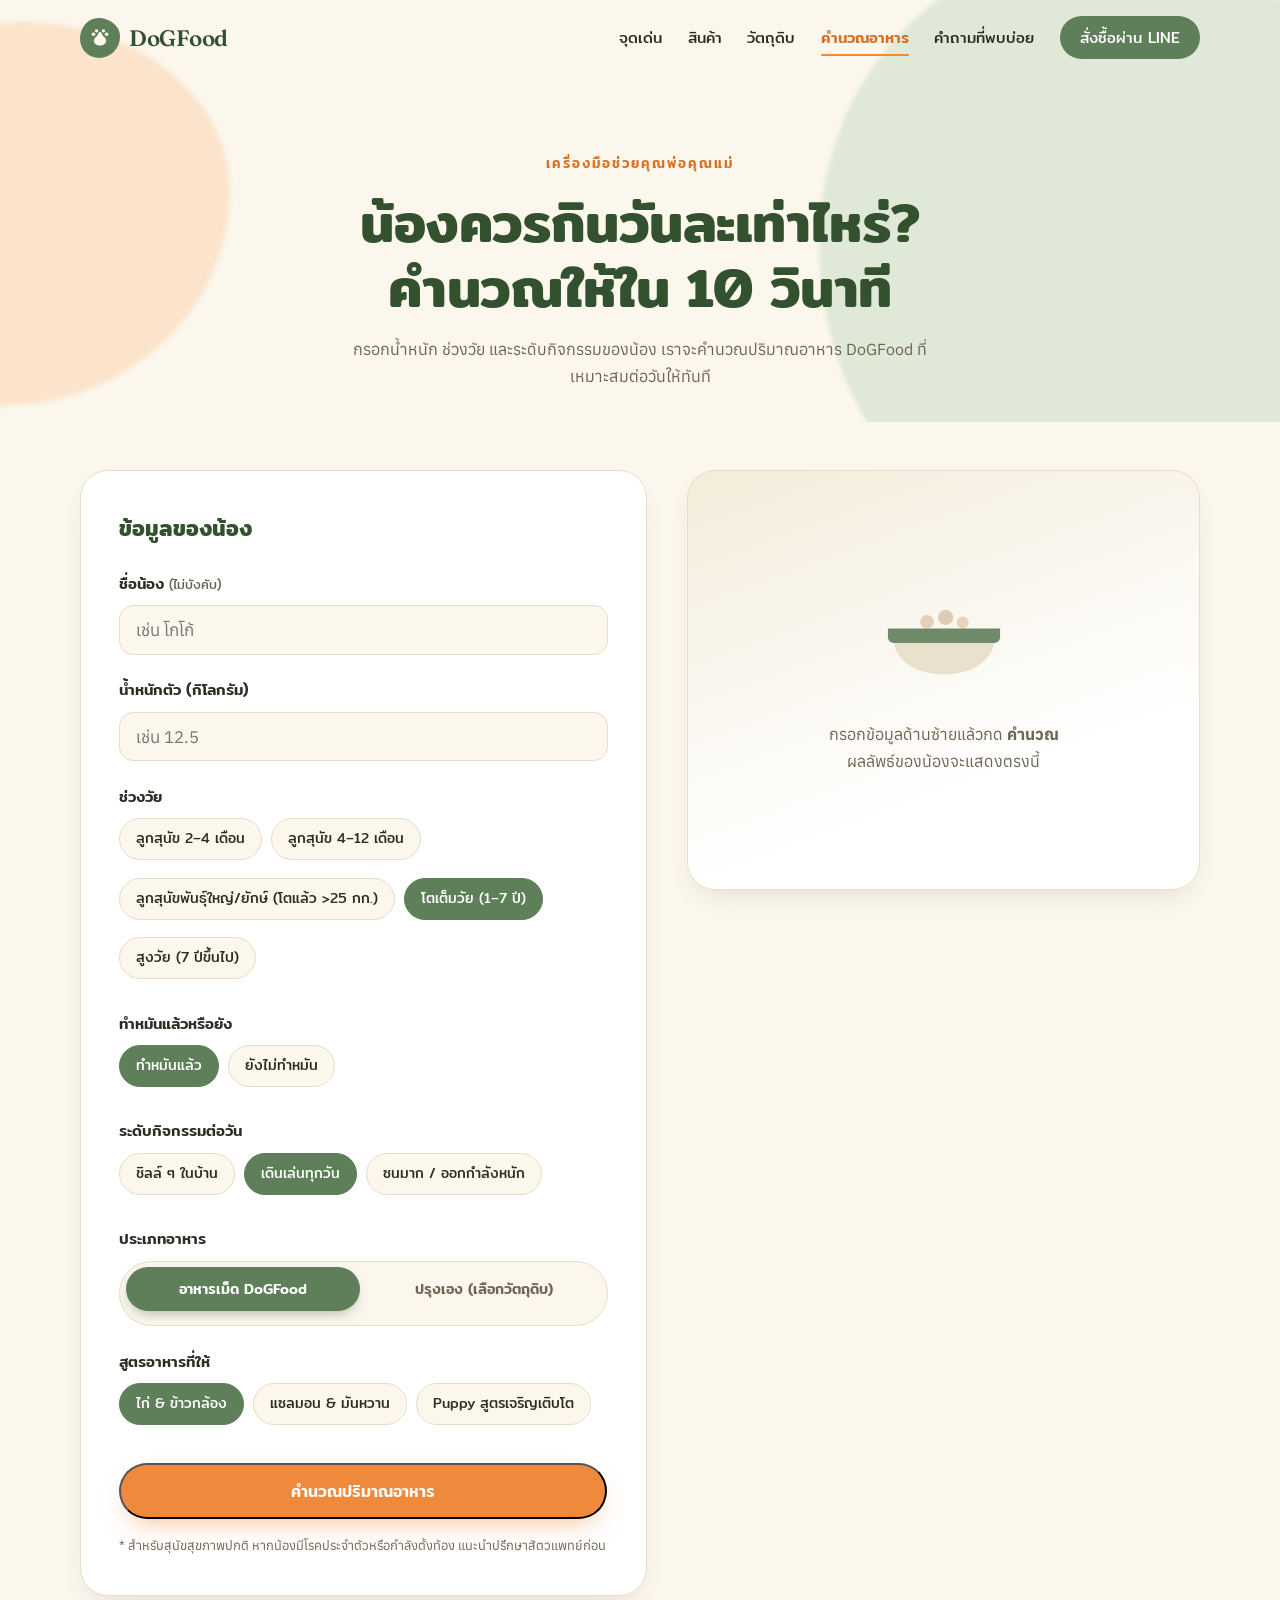
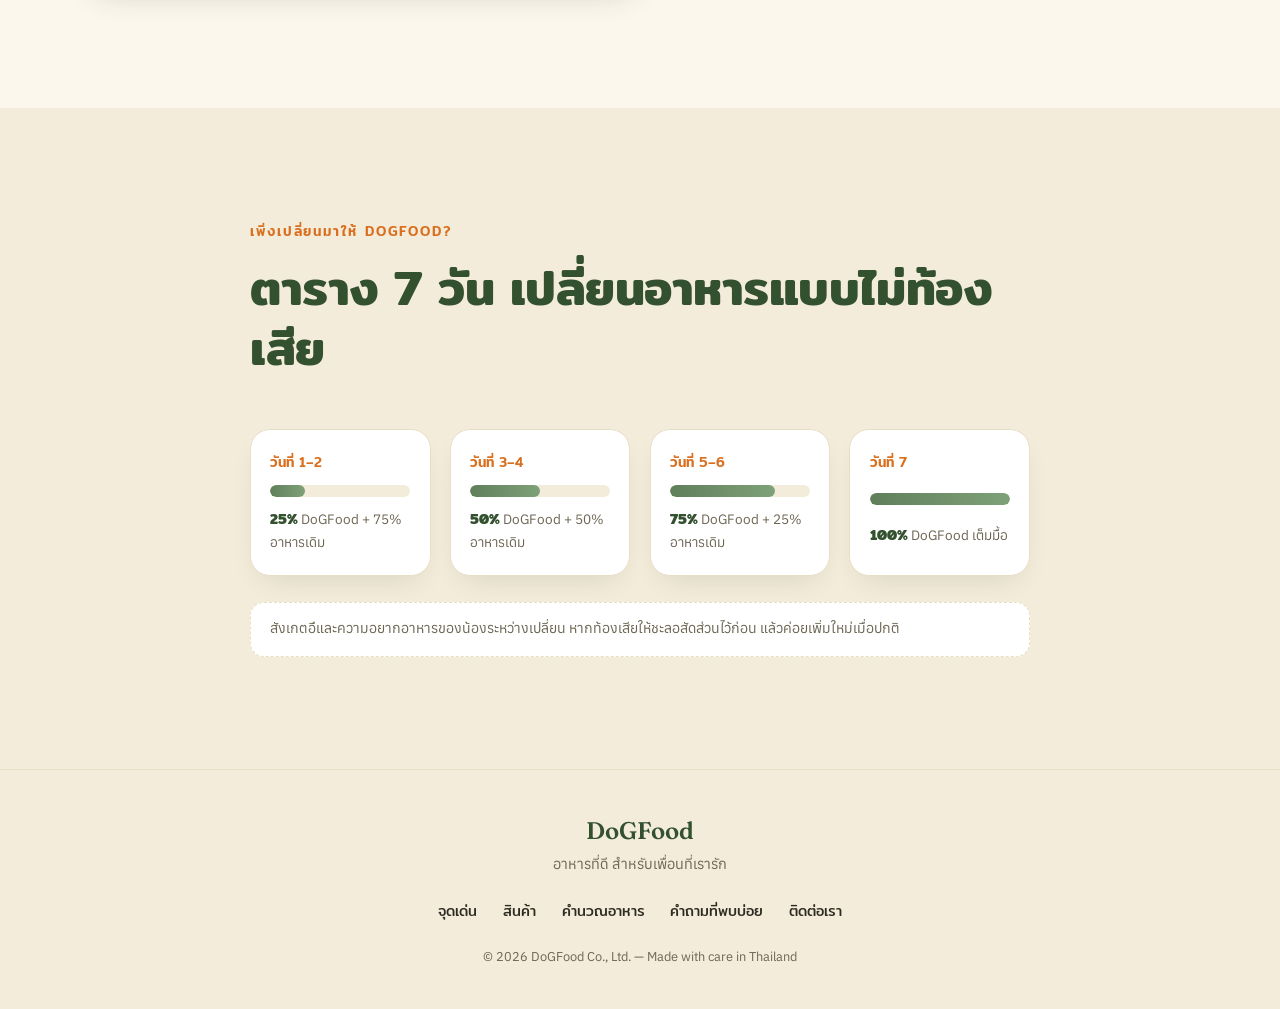
==== commit 71babe11: "Add files via upload" ====
--- a/calculator.html
+++ b/calculator.html
@@ -73,6 +73,7 @@
             <div class="chip-group" role="radiogroup" aria-labelledby="stageLabel">
               <label class="chip"><input type="radio" name="stage" value="puppy-young"><span>ลูกสุนัข 2–4 เดือน</span></label>
               <label class="chip"><input type="radio" name="stage" value="puppy"><span>ลูกสุนัข 4–12 เดือน</span></label>
+              <label class="chip"><input type="radio" name="stage" value="puppy-giant"><span>ลูกสุนัขพันธุ์ใหญ่/ยักษ์ (โตแล้ว &gt;25 กก.)</span></label>
               <label class="chip"><input type="radio" name="stage" value="adult" checked><span>โตเต็มวัย (1–7 ปี)</span></label>
               <label class="chip"><input type="radio" name="stage" value="senior"><span>สูงวัย (7 ปีขึ้นไป)</span></label>
             </div>
